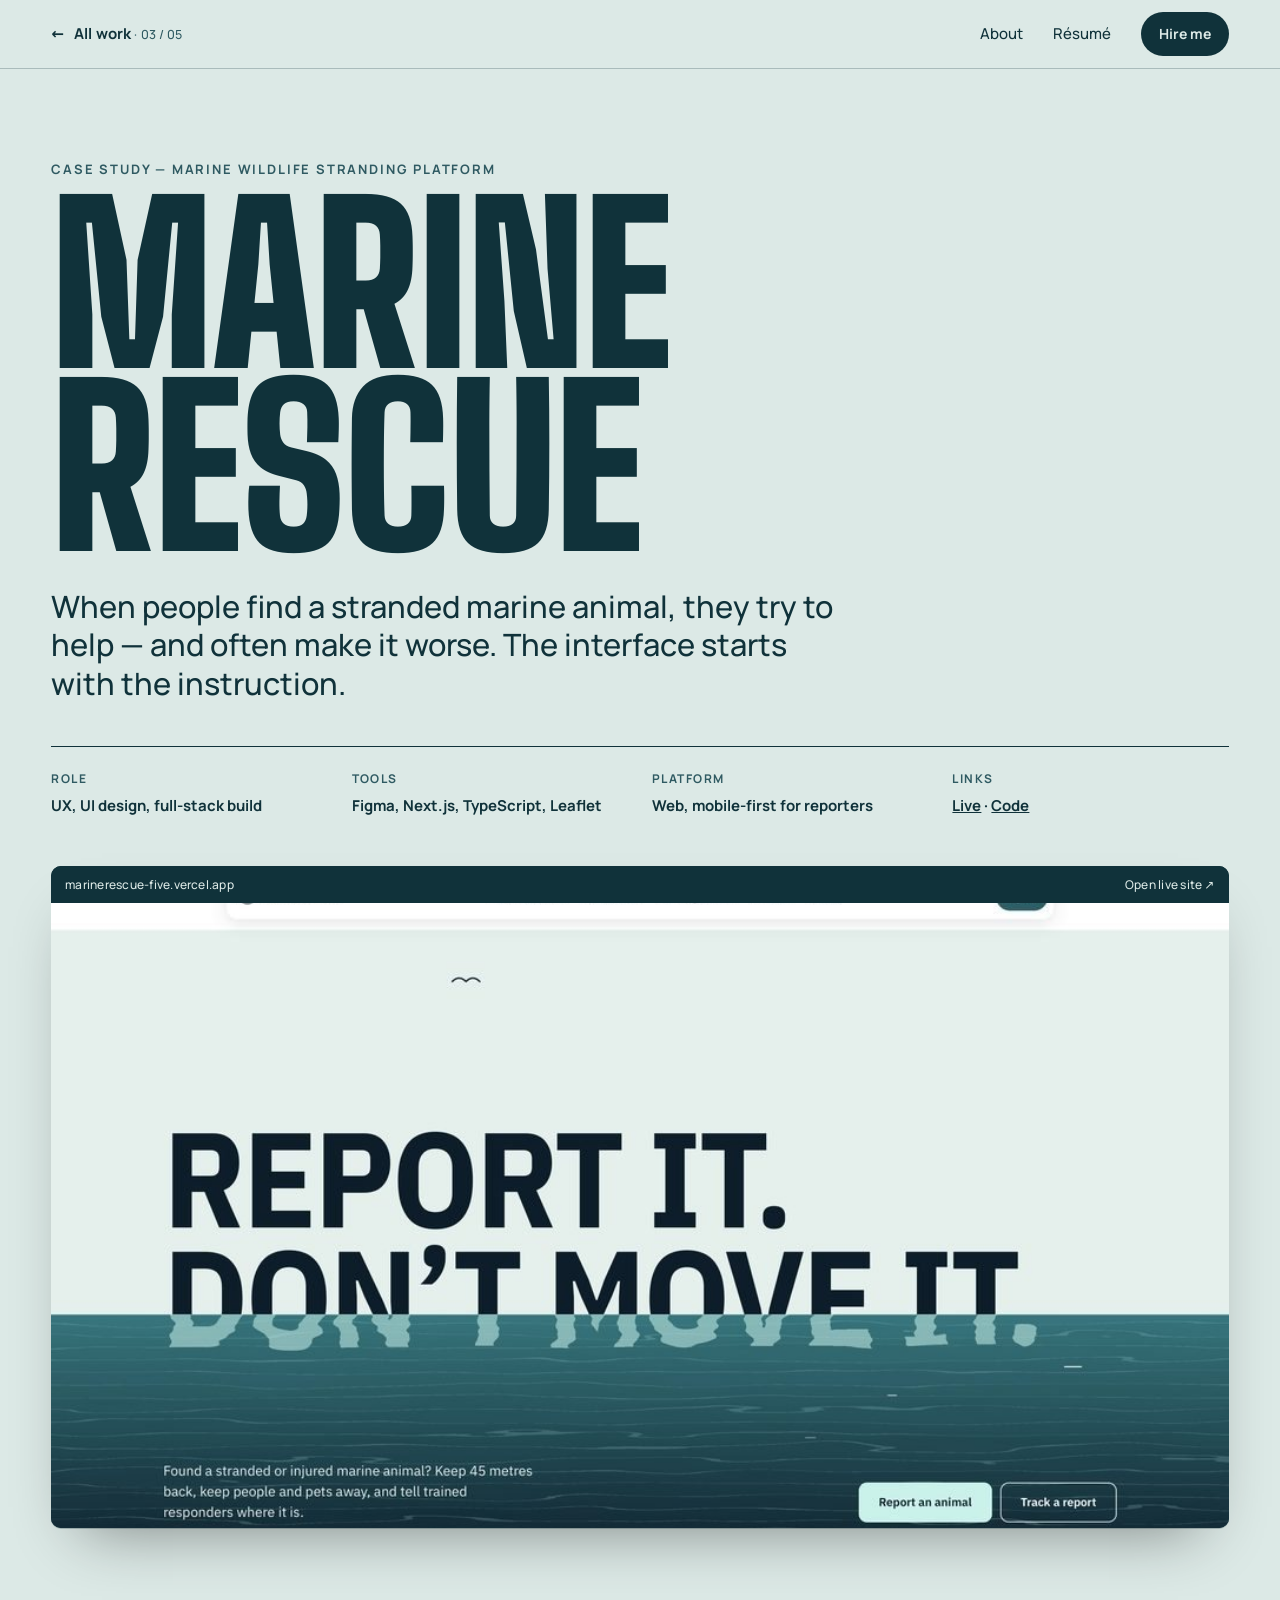
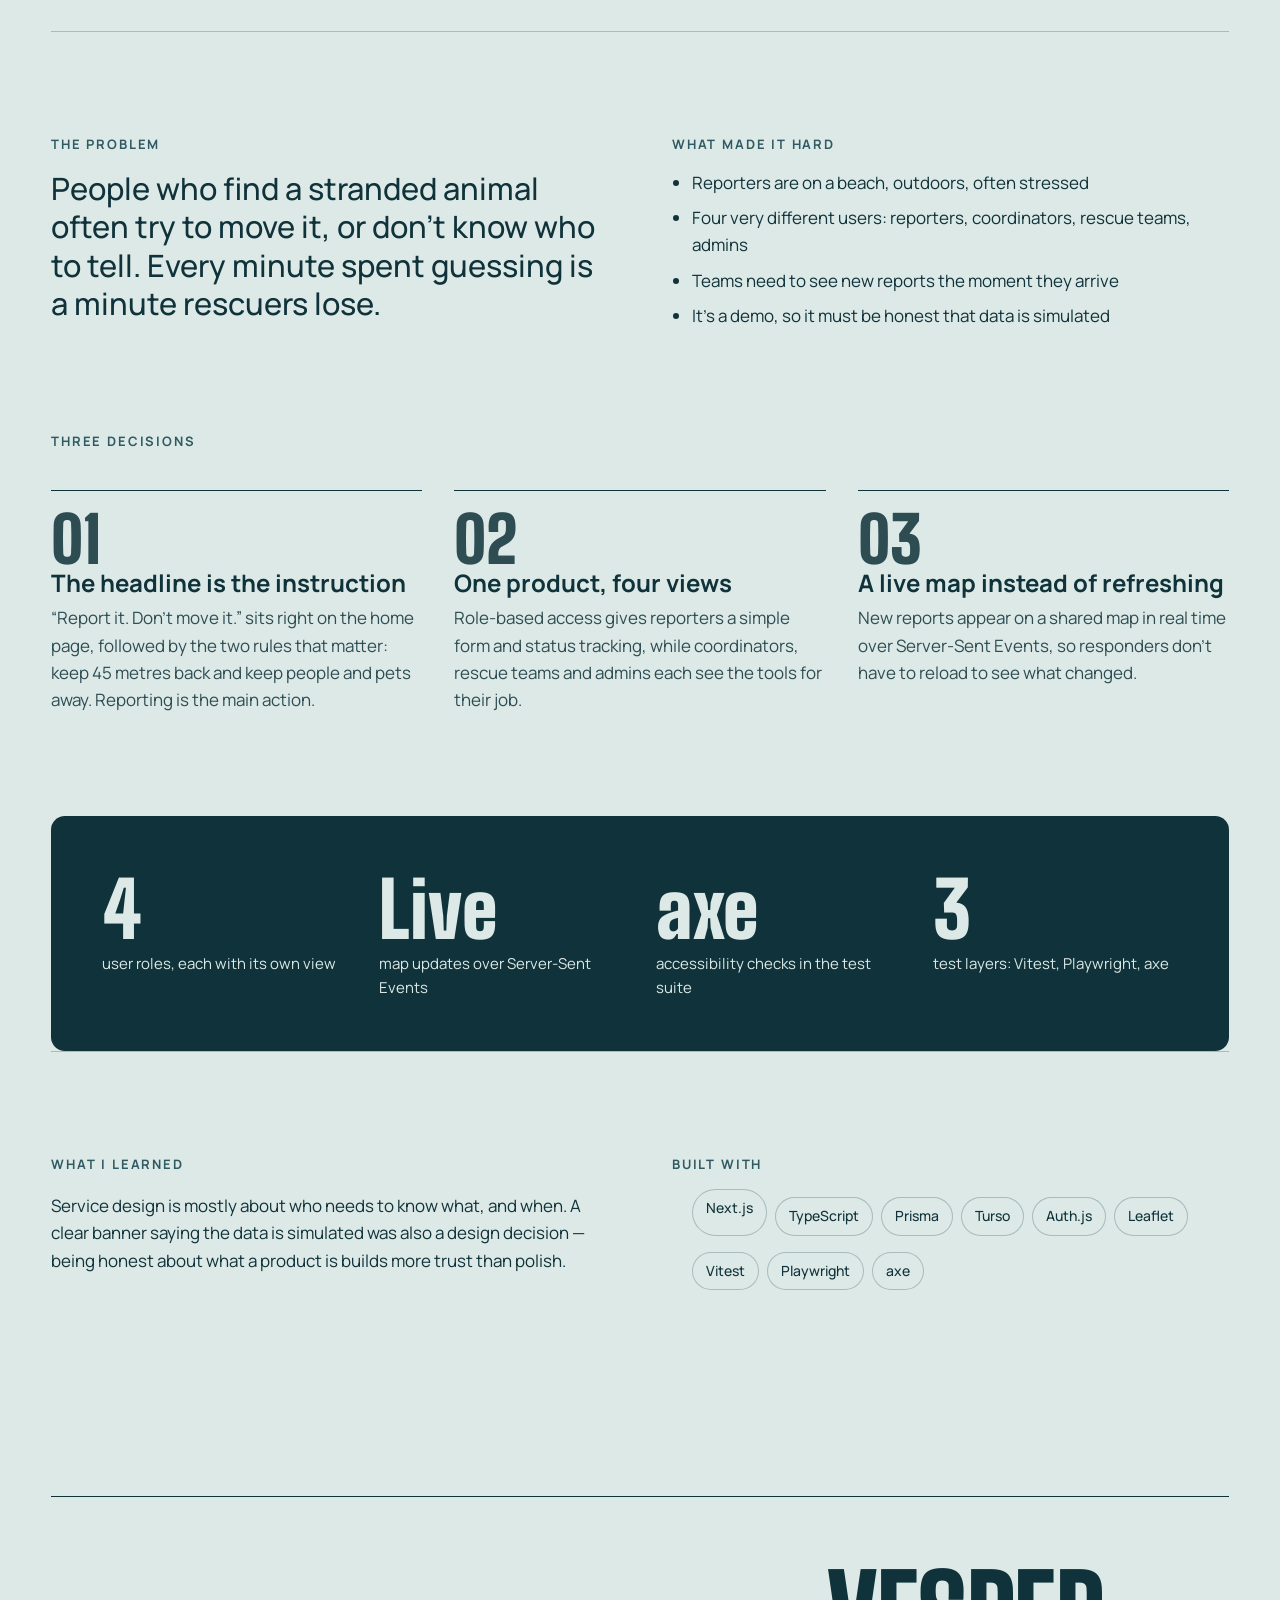
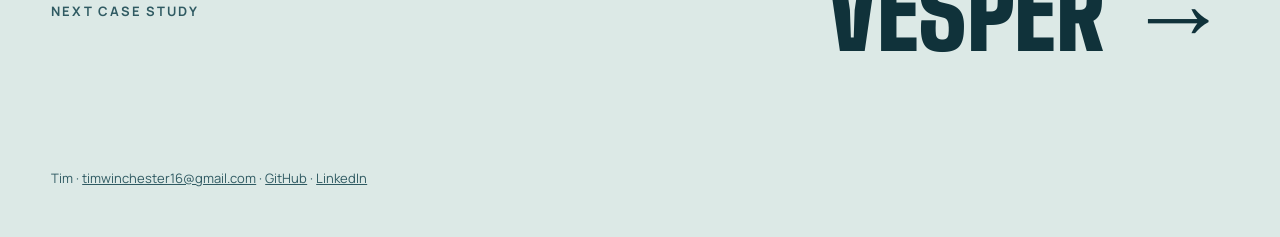
==== work/marinerescue.html @ d22dfec0 "Redesign portfolio as UI/UX case-study site (Studio Wall) Adds a home page with per-project colour t" ====
<!doctype html>
<html lang="en">
<head>
<meta charset="utf-8">
<meta name="viewport" content="width=device-width, initial-scale=1">
<title>MarineRescue — case study · Tim, UI/UX Designer</title>
<meta name="description" content="How I designed MarineRescue, a stranding report and response platform for Thailand&#x27;s coasts.">
<meta name="theme-color" content="#DCE9E6">
<meta property="og:title" content="MarineRescue — case study by Tim">
<meta property="og:description" content="How I designed MarineRescue, a stranding report and response platform for Thailand&#x27;s coasts.">
<meta property="og:image" content="https://thaw5808-arch.github.io/portfolio/assets/img/marinerescue.jpg">
<link rel="icon" href="../assets/favicon.svg" type="image/svg+xml">
<link rel="preload" href="../assets/fonts/big-shoulders-display-latin-900-normal.woff2" as="font" type="font/woff2" crossorigin>
<link rel="stylesheet" href="../assets/css/site.css">
<script>document.documentElement.classList.add('js')</script>
</head>
<body class="t-marine" data-base="t-marine">
<a class="skip" href="#main">Skip to content</a>
<header class="site-header">
  <div class="wrap">
    <a class="brand" href="../#work"><span aria-hidden="true">←</span><span>All work <small>· 03 / 05</small></span></a>
    <nav class="nav" aria-label="Main">
      <a href="../#about" class="hide-sm">About</a>
      <a href="../assets/Tim-Thaw-Zin-Htut-UIUX-Resume.pdf" class="hide-sm">Résumé</a>
      <a class="pill sm" href="mailto:timwinchester16@gmail.com">Hire me</a>
    </nav>
  </div>
</header>
<main id="main">
<div class="wrap">
  <section class="cs-hero">
    <p class="kicker">Case study — Marine wildlife stranding platform</p>
    <h1 class="display">Marine<br>Rescue</h1>
    <p class="cs-summary">When people find a stranded marine animal, they try to help — and often make it worse. The interface starts with the instruction.</p>
    <div class="cs-meta">
      <div><h2>Role</h2><p>UX, UI design, full-stack build</p></div>
      <div><h2>Tools</h2><p>Figma, Next.js, TypeScript, Leaflet</p></div>
      <div><h2>Platform</h2><p>Web, mobile-first for reporters</p></div>
      <div><h2>Links</h2><p><a href="https://marinerescue-five.vercel.app">Live</a> · <a href="https://github.com/thaw5808-arch/marinerescue">Code</a></p></div>
    </div>
  </section>
  <section class="cs-media"><a class="frame reveal" href="https://marinerescue-five.vercel.app" style="display:block">
    <span class="frame-bar"><span>marinerescue-five.vercel.app</span><span>Open live site ↗</span></span>
    <img src="../assets/img/marinerescue.jpg" alt="MarineRescue home page" width="1000" height="625">
  </a></section>

  <section class="cs-split" aria-label="Problem and constraints">
    <div class="reveal"><p class="kicker">The problem</p><p class="big">People who find a stranded animal often try to move it, or don’t know who to tell. Every minute spent guessing is a minute rescuers lose.</p></div>
    <div class="reveal"><p class="kicker">What made it hard</p><ul><li>Reporters are on a beach, outdoors, often stressed</li><li>Four very different users: reporters, coordinators, rescue teams, admins</li><li>Teams need to see new reports the moment they arrive</li><li>It’s a demo, so it must be honest that data is simulated</li></ul></div>
  </section>
  <section aria-labelledby="dec"><p class="kicker" id="dec">Three decisions</p>
  <div class="grid decisions-grid" style="padding-top:24px">
    <article class="card reveal"><p class="step-no" aria-hidden="true">01</p><h3>The headline is the instruction</h3><p>“Report it. Don’t move it.” sits right on the home page, followed by the two rules that matter: keep 45 metres back and keep people and pets away. Reporting is the main action.</p></article>
    <article class="card reveal"><p class="step-no" aria-hidden="true">02</p><h3>One product, four views</h3><p>Role-based access gives reporters a simple form and status tracking, while coordinators, rescue teams and admins each see the tools for their job.</p></article>
    <article class="card reveal"><p class="step-no" aria-hidden="true">03</p><h3>A live map instead of refreshing</h3><p>New reports appear on a shared map in real time over Server-Sent Events, so responders don’t have to reload to see what changed.</p></article>
  </div>
  </section>
  <section aria-label="Proof" style="padding-top:clamp(56px,8vw,112px)"><div class="proof reveal">
    <div><p class="num">4</p><p>user roles, each with its own view</p></div>
    <div><p class="num">Live</p><p>map updates over Server-Sent Events</p></div>
    <div><p class="num">axe</p><p>accessibility checks in the test suite</p></div>
    <div><p class="num">3</p><p>test layers: Vitest, Playwright, axe</p></div>
  </div></section>
  <section class="cs-split" aria-label="Stack and learnings">
    <div class="reveal"><p class="kicker">What I learned</p><p>Service design is mostly about who needs to know what, and when. A clear banner saying the data is simulated was also a design decision — being honest about what a product is builds more trust than polish.</p></div>
    <div class="reveal"><p class="kicker">Built with</p><ul class="stack"><li>Next.js</li><li>TypeScript</li><li>Prisma</li><li>Turso</li><li>Auth.js</li><li>Leaflet</li><li>Vitest</li><li>Playwright</li><li>axe</li></ul></div>
  </section>

  <a class="next" href="vesper.html"><span class="kicker" style="margin:0">Next case study</span><span class="display">Vesper <span class="arrow" aria-hidden="true">→</span></span></a>
  <p class="footnote">Tim · <a href="mailto:timwinchester16@gmail.com">timwinchester16@gmail.com</a> · <a href="https://github.com/thaw5808-arch">GitHub</a> · <a href="https://www.linkedin.com/in/thaw-zin-04751b3ba/">LinkedIn</a></p>
</div>
</main>
<script src="../assets/js/site.js" defer></script>
</body>
</html>
---- assets/css/site.css ----
/* Tim — Studio Wall portfolio */
@font-face{font-family:"Big Shoulders Display";src:url("../fonts/big-shoulders-display-latin-800-normal.woff2") format("woff2");font-weight:800;font-style:normal;font-display:swap}
@font-face{font-family:"Big Shoulders Display";src:url("../fonts/big-shoulders-display-latin-900-normal.woff2") format("woff2");font-weight:900;font-style:normal;font-display:swap}
@font-face{font-family:"Manrope";src:url("../fonts/manrope-latin-400-normal.woff2") format("woff2");font-weight:400;font-style:normal;font-display:swap}
@font-face{font-family:"Manrope";src:url("../fonts/manrope-latin-500-normal.woff2") format("woff2");font-weight:500;font-style:normal;font-display:swap}
@font-face{font-family:"Manrope";src:url("../fonts/manrope-latin-700-normal.woff2") format("woff2");font-weight:700;font-style:normal;font-display:swap}
:root {
  --bg: #0E0E0E;
  --ink: #F2EFEA;
  --muted: #B9B3AA;
  --accent: #EC3D35;
  --on-accent: #0E0E0E;
  --line: rgba(242, 239, 234, 0.22);
  --display: "Big Shoulders Display", "Arial Narrow", sans-serif;
  --body: "Manrope", system-ui, sans-serif;
  --pad: clamp(20px, 4vw, 56px);
  --max: 1440px;
  --ease: cubic-bezier(.2, .7, .2, 1);
}

/* Project themes (used by sections, case-study pages and the JS colour shift) */
.t-dark    { --bg: #0E0E0E; --ink: #F2EFEA; --muted: #B9B3AA; --accent: #EC3D35; --on-accent: #0E0E0E; --line: rgba(242,239,234,.22); }
.t-adore   { --bg: #F1D9DC; --ink: #3B1F1A; --muted: #6E4A43; --accent: #3B1F1A; --on-accent: #F1D9DC; --line: rgba(59,31,26,.25); }
.t-serpent { --bg: #12160E; --ink: #E9DFC0; --muted: #B5AC8E; --accent: #D9C27A; --on-accent: #12160E; --line: rgba(233,223,192,.22); }
.t-marine  { --bg: #DCE9E6; --ink: #10323A; --muted: #2F5A62; --accent: #10323A; --on-accent: #DCE9E6; --line: rgba(16,50,58,.25); }
.t-vesper  { --bg: #2A1517; --ink: #F1E6DA; --muted: #C9B6A6; --accent: #C9A27A; --on-accent: #2A1517; --line: rgba(241,230,218,.22); }
.t-bendux  { --bg: #E6EFEA; --ink: #12352A; --muted: #3A5D50; --accent: #1B7050; --on-accent: #F4F8F6; --line: rgba(18,53,42,.25); }

*, *::before, *::after { box-sizing: border-box; }
html { scroll-behavior: smooth; -webkit-text-size-adjust: 100%; }
body {
  margin: 0;
  font-family: var(--body);
  font-size: 17px;
  line-height: 1.6;
  background: var(--bg);
  color: var(--ink);
  -webkit-font-smoothing: antialiased;
}
html.js body { transition: background-color .7s var(--ease), color .7s var(--ease); }
img, video { display: block; max-width: 100%; }
a { color: inherit; }
a:hover { opacity: .78; }
:focus-visible { outline: 3px solid var(--accent); outline-offset: 3px; border-radius: 4px; }
::selection { background: var(--accent); color: var(--on-accent); }

.skip { position: absolute; left: -9999px; top: 8px; z-index: 100; background: var(--ink); color: var(--bg); padding: 10px 16px; border-radius: 999px; }
.skip:focus { left: 8px; }

.wrap { max-width: var(--max); margin: 0 auto; padding: 0 var(--pad); }

/* Sections paint themselves; with JS the body paints instead so colours glide */
.band { background: var(--bg); color: var(--ink); }
html.js .band[data-theme] { background: transparent; color: inherit; }

/* ---------- Header ---------- */
.site-header {
  position: sticky; top: 0; z-index: 50;
  background: color-mix(in srgb, var(--bg) 86%, transparent);
  backdrop-filter: blur(10px); -webkit-backdrop-filter: blur(10px);
  border-bottom: 1px solid var(--line);
}
html.js .site-header { transition: background-color .7s var(--ease), border-color .7s var(--ease); }
.site-header .wrap { display: flex; align-items: center; justify-content: space-between; gap: 16px; min-height: 68px; flex-wrap: wrap; }
.brand { text-decoration: none; font-weight: 700; font-size: 15px; letter-spacing: .01em; display: flex; align-items: center; gap: 10px; }
.brand-mark { width: 30px; height: 30px; border-radius: 6px; background: var(--accent); color: var(--on-accent); display: grid; place-items: center; font-family: var(--display); font-weight: 900; font-size: 20px; }
.brand small { font-weight: 500; color: var(--muted); }
.nav { display: flex; align-items: center; gap: clamp(14px, 2.4vw, 30px); font-size: 15px; font-weight: 500; }
.nav a { text-decoration: none; }
.pill {
  display: inline-flex; align-items: center; justify-content: center; gap: 8px;
  min-height: 48px; padding: 0 24px; border-radius: 999px;
  background: var(--accent); color: var(--on-accent);
  font-weight: 700; font-size: 15px; text-decoration: none; border: 0;
  transition: transform .25s var(--ease), opacity .2s;
}
.pill:hover { opacity: 1; transform: translateY(-2px); }
.pill.ghost { background: transparent; color: var(--ink); box-shadow: inset 0 0 0 1.5px currentColor; }
.pill.sm { min-height: 44px; padding: 0 18px; font-size: 14px; }
@media (max-width: 560px) { .brand small, .nav .hide-sm { display: none; } }

/* ---------- Type ---------- */
.kicker { margin: 0 0 14px; font-size: 13px; font-weight: 700; letter-spacing: .14em; text-transform: uppercase; color: var(--muted); }
.display { overflow-wrap: break-word; font-family: var(--display); font-weight: 900; text-transform: uppercase; line-height: .84; letter-spacing: -.005em; margin: 0; }
.lede { font-size: clamp(18px, 1.6vw, 21px); line-height: 1.55; max-width: 34em; margin: 0; }
.accent { color: var(--accent); }

/* ---------- Hero ---------- */
.hero { min-height: calc(100svh - 68px); display: flex; flex-direction: column; justify-content: flex-end; padding-bottom: clamp(32px, 6vh, 64px); padding-top: 48px; }
.hero h1 { font-size: clamp(88px, 17vw, 270px); }
.hero h1 .accent { color: #EC3D35; }
.hero-foot { display: flex; flex-wrap: wrap; align-items: flex-end; justify-content: space-between; gap: 28px; margin-top: clamp(28px, 4vw, 44px); }
.hero-foot .lede { color: var(--ink); opacity: .9; }
.status { display: flex; align-items: center; gap: 10px; font-size: 14px; font-weight: 500; }
.status-dot { width: 10px; height: 10px; border-radius: 50%; background: #4ADE80; box-shadow: 0 0 0 4px rgba(74,222,128,.18); }
.hero-actions { display: flex; flex-wrap: wrap; gap: 12px; margin-top: 24px; }

/* ---------- Work index strip ---------- */
.index-strip { border-top: 1px solid var(--line); border-bottom: 1px solid var(--line); }
.index-strip ol { list-style: none; margin: 0; padding: 0; display: grid; grid-template-columns: repeat(auto-fit, minmax(min(100%, 200px), 1fr)); }
.index-strip li a { display: flex; gap: 12px; align-items: baseline; padding: 18px 0; text-decoration: none; font-weight: 700; }
.index-strip li span { font-size: 12px; color: var(--muted); font-weight: 500; letter-spacing: .08em; }

/* ---------- Project bands ---------- */
.project { padding: clamp(72px, 10vw, 140px) 0; }
.project .wrap { display: flex; flex-wrap: wrap; gap: clamp(32px, 5vw, 72px); align-items: center; }
.project.flip .wrap { flex-direction: row-reverse; }
.project-copy { flex: 1 1 400px; min-width: 0; }
.project-media { flex: 1.35 1 520px; min-width: 0; }
.project h2 { font-size: clamp(84px, 11vw, 168px); }
.project .lede { margin: 22px 0 22px; }
.tags { display: flex; flex-wrap: wrap; gap: 8px; margin: 0 0 28px; padding: 0; list-style: none; }
.tags li { font-size: 13px; font-weight: 500; padding: 6px 12px; border-radius: 999px; box-shadow: inset 0 0 0 1px var(--line); }
.actions { display: flex; flex-wrap: wrap; gap: 12px; }

.frame { border-radius: 10px; overflow: hidden; box-shadow: 0 1px 0 var(--line), 0 30px 60px -30px rgba(0,0,0,.45); background: var(--ink); }
.frame-bar { display: flex; justify-content: space-between; align-items: center; padding: 9px 14px; font-size: 12px; font-weight: 500; background: var(--ink); color: var(--bg); letter-spacing: .02em; }
.frame img, .frame video { width: 100%; aspect-ratio: 16 / 10; object-fit: cover; transition: transform 1.2s var(--ease); }
a.frame:hover { opacity: 1; }
a.frame:hover img { transform: scale(1.03); }

/* ---------- Also / about / process ---------- */
.section { padding: clamp(72px, 9vw, 128px) 0; }
.section-head { display: flex; flex-wrap: wrap; justify-content: space-between; align-items: flex-end; gap: 20px; margin-bottom: clamp(32px, 4vw, 56px); }
.section-head h2 { font-size: clamp(56px, 7vw, 112px); }
.grid { display: grid; gap: clamp(20px, 2.5vw, 32px); grid-template-columns: repeat(auto-fit, minmax(min(100%, 300px), 1fr)); }
.card { border-top: 1.5px solid var(--ink); padding-top: 20px; }
.card h3 { margin: 0 0 8px; font-size: 26px; line-height: 1.15; }
.card p { margin: 0; color: var(--muted); }
.card .meta { font-size: 13px; font-weight: 700; letter-spacing: .1em; text-transform: uppercase; color: var(--ink); margin-bottom: 12px; }
.step-no { font-family: var(--display); font-weight: 900; font-size: 64px; line-height: .9; color: var(--accent); }

.about { display: flex; flex-wrap: wrap; gap: clamp(32px, 5vw, 72px); align-items: flex-start; }
.about-photo { flex: 0 1 340px; min-width: 0; }
.about-photo img { width: 100%; aspect-ratio: 4 / 5; object-fit: cover; border-radius: 10px; filter: grayscale(1) contrast(1.05); }
.about-photo figcaption { font-size: 13px; color: var(--muted); margin-top: 10px; }
.about-copy { flex: 1 1 520px; min-width: 0; }
.about-copy .big { font-size: clamp(26px, 2.8vw, 40px); line-height: 1.22; font-weight: 500; margin: 0 0 32px; }
.facts { display: grid; grid-template-columns: repeat(auto-fit, minmax(min(100%, 230px), 1fr)); gap: 28px; }
.facts h3 { margin: 0 0 8px; font-size: 13px; letter-spacing: .12em; text-transform: uppercase; color: var(--muted); }
.facts p, .facts ul { margin: 0; padding: 0; list-style: none; }

/* ---------- Contact ---------- */
.contact { padding: clamp(80px, 10vw, 150px) 0 40px; }
.contact-big { display: block; text-decoration: none; font-size: clamp(64px, 13vw, 210px); }
.contact-big:hover { opacity: 1; color: var(--accent); }
.contact-row { display: flex; flex-wrap: wrap; justify-content: space-between; gap: 24px; margin-top: 40px; padding-top: 24px; border-top: 1px solid var(--line); font-weight: 500; }
.contact-row nav { display: flex; flex-wrap: wrap; gap: 24px; }
.footnote { font-size: 13px; color: var(--muted); padding: 28px 0 36px; }

/* ---------- Case study pages ---------- */
.cs-hero { padding: clamp(48px, 7vw, 96px) 0 clamp(32px, 4vw, 48px); }
.cs-hero h1 { font-size: clamp(104px, 17vw, 260px); }
.cs-summary { font-size: clamp(22px, 2.4vw, 34px); line-height: 1.25; font-weight: 500; max-width: 26em; margin: 28px 0 0; }
.cs-meta { display: grid; grid-template-columns: repeat(auto-fit, minmax(min(100%, 210px), 1fr)); gap: 24px; margin-top: 44px; padding-top: 22px; border-top: 1.5px solid var(--ink); font-size: 15px; }
.cs-meta h2 { font-size: 12px; letter-spacing: .12em; text-transform: uppercase; color: var(--muted); margin: 0 0 6px; font-weight: 700; }
.cs-meta p { margin: 0; font-weight: 700; }
.cs-media { padding-bottom: clamp(56px, 8vw, 112px); }
.media-row { display: flex; flex-wrap: wrap; gap: clamp(20px, 3vw, 40px); align-items: flex-end; }
.media-row .frame { flex: 3 1 600px; min-width: 0; }
.phone { flex: 0 1 290px; min-width: 220px; margin: 0 auto; }
.phone-shell { border-radius: 36px; padding: 10px; background: var(--ink); box-shadow: 0 30px 60px -30px rgba(0,0,0,.45); }
.phone-shell video, .phone-shell img { width: 100%; aspect-ratio: 592 / 1280; object-fit: cover; border-radius: 27px; background: var(--bg); }
.caption { font-size: 14px; color: var(--muted); margin: 12px 0 0; }

.cs-split { display: grid; grid-template-columns: repeat(auto-fit, minmax(min(100%, 420px), 1fr)); gap: clamp(32px, 5vw, 72px); padding: clamp(56px, 8vw, 112px) 0; border-top: 1.5px solid var(--line); }
.cs-split .big { font-size: clamp(24px, 2.4vw, 36px); line-height: 1.25; font-weight: 500; margin: 0; }
.cs-split ul { margin: 0; padding-left: 20px; }
.cs-split li + li { margin-top: 8px; }

.decision { display: flex; flex-wrap: wrap; gap: clamp(28px, 4vw, 64px); align-items: center; padding: clamp(40px, 5vw, 72px) 0; border-top: 1px solid var(--line); }
.decision:nth-of-type(even) { flex-direction: row-reverse; }
.decision-copy { flex: 1 1 360px; min-width: 0; }
.decision-copy h3 { font-size: clamp(26px, 2.6vw, 36px); line-height: 1.15; margin: 10px 0 14px; }
.decision-copy p { margin: 0; max-width: 32em; }
.decision .frame { flex: 1.4 1 520px; min-width: 0; }
.decisions-grid .card h3 { font-size: 24px; }
.decisions-grid .card p { color: var(--ink); opacity: .85; }

.proof { background: var(--ink); color: var(--bg); border-radius: 14px; padding: clamp(28px, 4vw, 56px); display: grid; gap: 32px; grid-template-columns: repeat(auto-fit, minmax(min(100%, 200px), 1fr)); }
.proof .num { font-family: var(--display); font-weight: 900; font-size: clamp(60px, 6vw, 88px); line-height: .9; }
.proof p { margin: 8px 0 0; font-size: 15px; }
.stack { display: flex; flex-wrap: wrap; gap: 8px; list-style: none; padding: 0; margin: 0; }
.stack li { padding: 8px 14px; border-radius: 999px; box-shadow: inset 0 0 0 1px var(--line); font-size: 14px; font-weight: 500; }

.next { display: flex; flex-wrap: wrap; justify-content: space-between; align-items: center; gap: 16px; padding: clamp(40px, 6vw, 72px) 0; border-top: 1.5px solid var(--ink); text-decoration: none; margin-top: clamp(56px, 8vw, 112px); }
.next .display { font-size: clamp(56px, 8vw, 128px); }
.next:hover { opacity: 1; }
.next:hover .display { color: var(--accent); }
.next .arrow { display: inline-block; transition: transform .35s var(--ease); }
.next:hover .arrow { transform: translateX(10px); }

/* ---------- Motion ---------- */
html.js .reveal { opacity: 0; transform: translateY(28px); transition: opacity .9s var(--ease), transform .9s var(--ease); }
html.js .reveal.in { opacity: 1; transform: none; }
@media (prefers-reduced-motion: reduce) {
  html { scroll-behavior: auto; }
  html.js body, html.js .site-header { transition: none; }
  html.js .reveal { opacity: 1; transform: none; transition: none; }
  .frame img, .pill, .next .arrow { transition: none; }
}
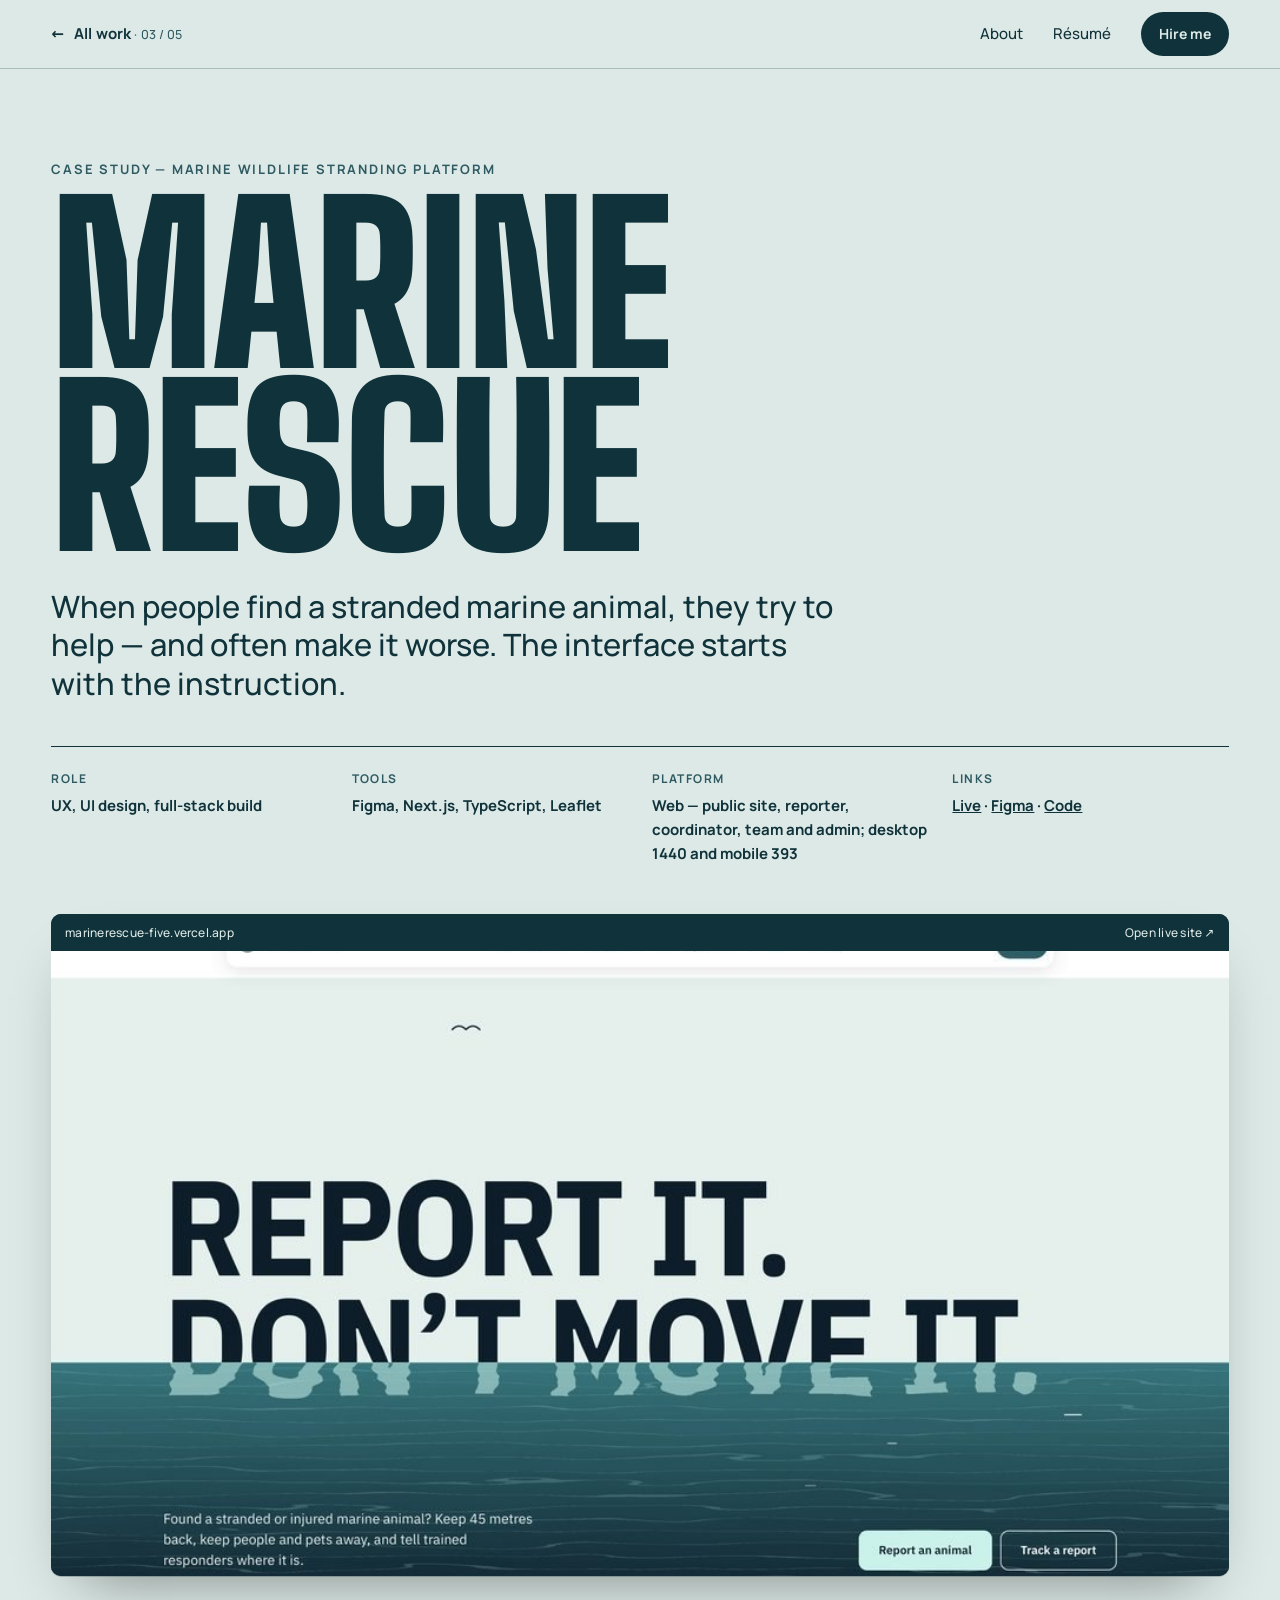
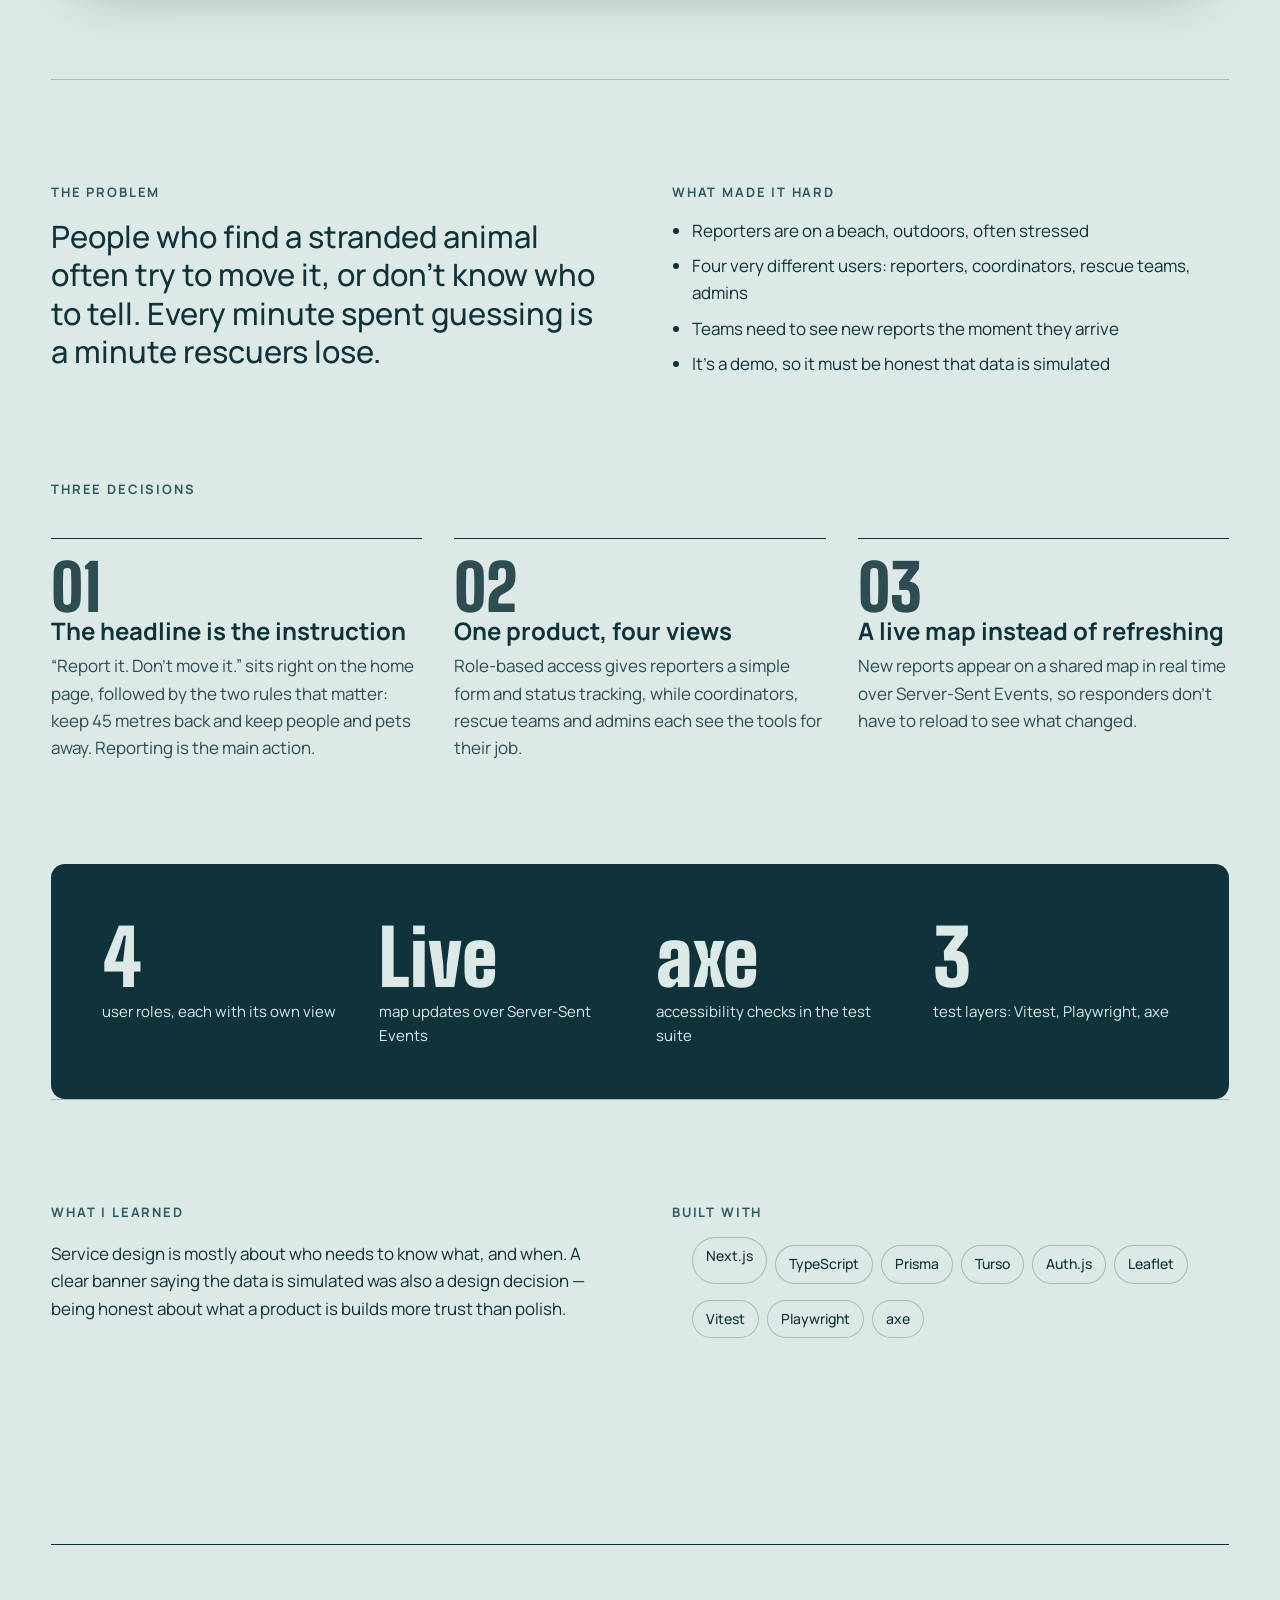
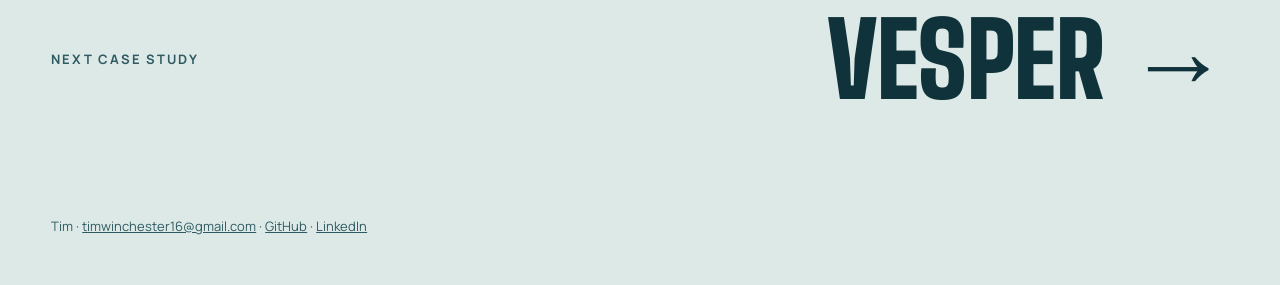
==== commit 6da40d01: "Add MarineRescue Figma prototype link to case study and résumé Co-Authored-By: Claude Opus 5.5 <nore" ====
--- a/work/marinerescue.html
+++ b/work/marinerescue.html
@@ -35,8 +35,8 @@
     <div class="cs-meta">
       <div><h2>Role</h2><p>UX, UI design, full-stack build</p></div>
       <div><h2>Tools</h2><p>Figma, Next.js, TypeScript, Leaflet</p></div>
-      <div><h2>Platform</h2><p>Web, mobile-first for reporters</p></div>
-      <div><h2>Links</h2><p><a href="https://marinerescue-five.vercel.app">Live</a> · <a href="https://github.com/thaw5808-arch/marinerescue">Code</a></p></div>
+      <div><h2>Platform</h2><p>Web — public site, reporter, coordinator, team and admin; desktop 1440 and mobile 393</p></div>
+      <div><h2>Links</h2><p><a href="https://marinerescue-five.vercel.app">Live</a> · <a href="https://www.figma.com/design/fz3qjd27mdMahDjYcP83qJ">Figma</a> · <a href="https://github.com/thaw5808-arch/marinerescue">Code</a></p></div>
     </div>
   </section>
   <section class="cs-media"><a class="frame reveal" href="https://marinerescue-five.vercel.app" style="display:block">
